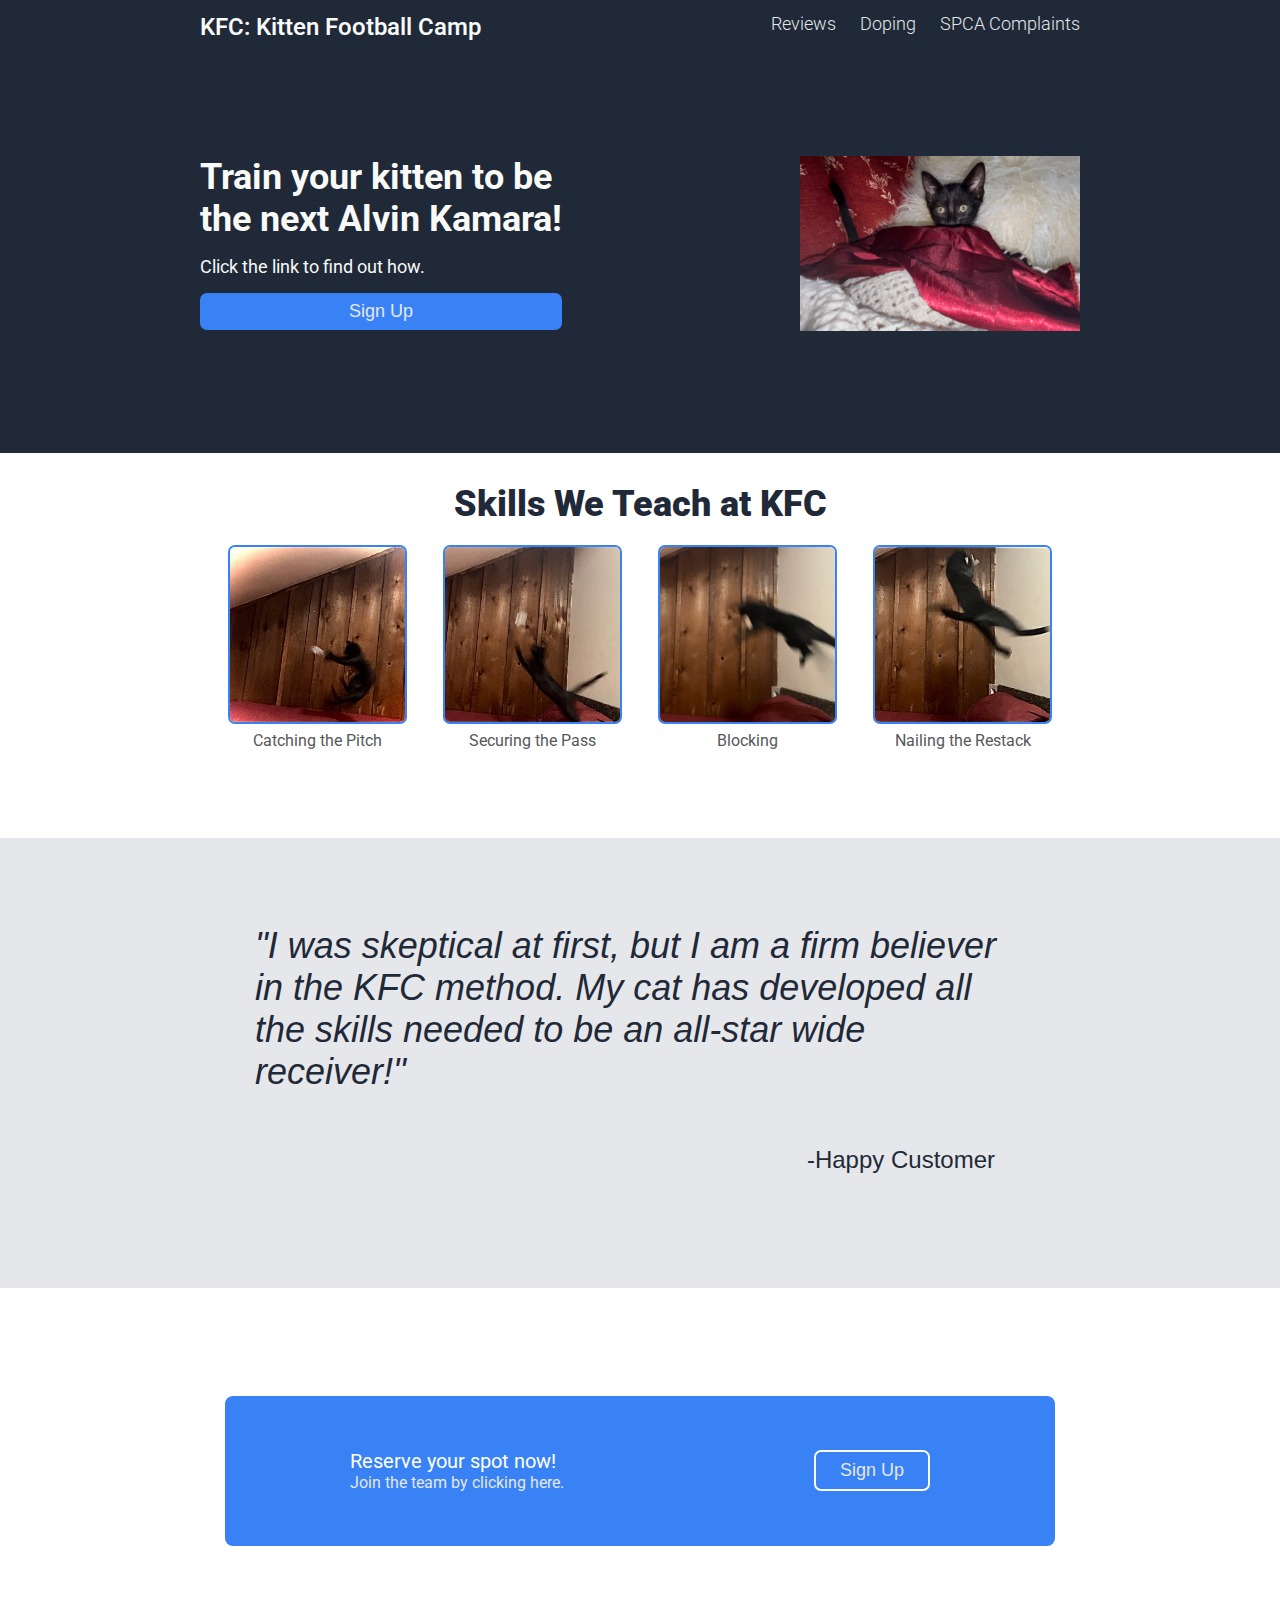
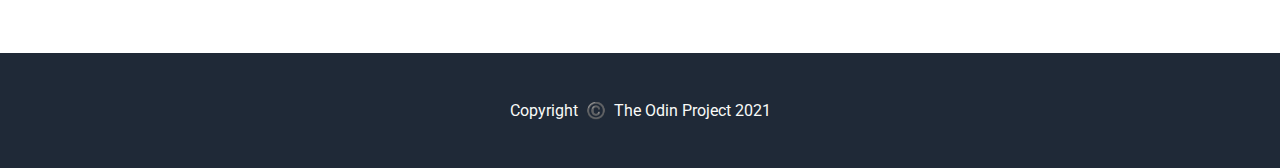
==== index.html @ d41d8471 "Create website following instructions." ====
<!DOCTYPE html>
<html lang="en">
   <head>
      <meta charset="UTF-8">
      <meta http-equiv="X-UA-Compatible" content="IE=edge">
      <meta name="viewport" content="width=device-width, initial-scale=1.0">
      <title>KFC: Kitten Football Camp!</title>
      <link rel="stylesheet" href="style.css">
      <link rel="preconnect" href="https://fonts.googleapis.com">
      <link rel="preconnect" href="https://fonts.gstatic.com" crossorigin>
      <link href="https://fonts.googleapis.com/css2?family=Roboto:ital,wght@0,100;0,300;0,400;0,500;0,700;0,900;1,100;1,300;1,400;1,500;1,700;1,900&display=swap" rel="stylesheet">
   </head>
   <body>
      <div class="top">
         <div class="header">
            <div>KFC: Kitten Football Camp</div>
            <ul>
               <li><a href="https://www.reddit.com/r/MildlyStartledCats/top/?t=all" target="_blank" rel="noopener noreferrer">Reviews</a></li>
               <li><a href="https://www.reddit.com/r/Catswithwigs/top/?t=all" target="_blank" rel="noopener noreferrer">Doping</a></li>
               <li><a href="https://www.reddit.com/r/catsonglass/top/?t=all" target="_blank" rel="noopener noreferrer">SPCA Complaints</a></li>
            </ul>
         </div>
         <div class="hero">
            <div class="hero-left">
               <div class="main">Train your kitten to be <br> the next Alvin Kamara!</div>
               <div class="sub-main">Click the link to find out how.</div>
               <button class="button-one">
                  <a href="./pages/sign_up.html">Sign Up</a>
               </button>
            </div>
            <img src="./img/img_top.jpg" width="280px" alt="cute black psychopath kitten tucked under red and white blankets and ready to pounce">   
         </div>
      </div>
      <div class="info">
         <div class="info-header">
            Skills We Teach at KFC
         </div>
         <div class="items">
            <div class="item">
               <img src="./img/img_1.jpg" width="175px" class="img">
               <div class="item_text">Catching the Pitch</div>
            </div>
            <div class="item">
               <img src="./img/img_2.jpg" width="175px" class="img">
               <div class="item_text">Securing the Pass</div>
            </div>
            <div class="item">
               <img src="./img/img_3.jpg" width="175px" class="img">
               <div class="item_text">Blocking</div>
            </div>
            <div class="item">
               <img src="./img/img_4.jpg" width="175px" class="img">
               <div class="item_text">Nailing the Restack</div>
            </div>
         </div>
      </div>
      <div class="quotation">
         <div class="quote">"I was skeptical at first, but I am a firm believer in the KFC method. My cat has developed all the skills needed to be an all-star wide receiver!"</div>
         <div class="source">-Happy Customer</div>
      </div>
      <div class="join"> 
         <div class="inner-join">
            <div class="join-left">
               <div class="big-message">
                  Reserve your spot now!
               </div>
               <div class="small-message">
                  Join the team by clicking here.
               </div>
            </div>
            <div class="join-right">
               <button class="button-two">
                  <a href="./pages/sign_up.html">Sign Up</a>
               </button>
            </div>
         </div>
      </div>
      <div class="footer">
         Copyright &nbsp©️&nbsp The Odin Project 2021
      </div>
    </body>
</html>
---- style.css ----
body {
    font-family: "Roboto", sans-serif;
    display: flex;
    flex-direction: column;
    margin: 0;
    box-sizing: border-box; 
}

.top {
    display: flex;
    flex-direction: column;
    background-color: #1F2937;
    color: #F9FAF8;
    padding: 13px 200px 40px 200px;
    height: 400px;
    gap: 85px;
}

.header {
    display: flex;
    justify-content: space-between;
    font-size: 24px;
    font-weight: 550; 
}

ul {
    display: flex;
    list-style-type: none;
    padding: 0;
    margin: 0;
    display: flex;
    gap: 24px; 
}

li {
    display: flex;
    padding: 0;
    margin: 0;
}

a {
   color: #E5E7EB;
   font-size: 18px;
   text-decoration: none;
   font-weight: 300;
}

.hero {
    padding-top: 30px;
    display: flex;
    gap: 40px;
}

.hero-left {
    display: flex;
    flex-direction: column;
    gap: 16px;
}

.main {
    font-size: 36px;
    font-weight: 700;
}

.sub-main {
    font-size: 18px;
}

.button-one {
  border-radius: 7px;
  border: none;
  background-color: #3882f6;
  padding: 8px 24px;
}

.info {
    height: 325px;
    text-align: center;
    padding: 30px;
    display: flex;
    flex-direction: column;
    gap: 20px;
    align-items: center;
}

.info-header {
   color: #1F2937;
   font-size: 36px;
   font-weight: 900;
}

.items {
   display: flex;
   gap: 36px;
   justify-content: center;
   color: #56575a;
   font-size: 16px;
   font-weight: 400;
   
}

.item {
    display: flex;
    flex-direction: column;
    justify-content: center;
    align-items: center;
    gap: 7px;
}

.quotation {
    display: flex;
    flex-direction: column;
    justify-content: center;
    background-color: #E5E7EB;
    font-family: sans-serif;
    color: #1F2937;    
    height: 350px;
    padding: 50px 100px;
}

.quote {
    display: flex;
    justify-content: center;
    font-size: 36px;
    font-style: italic;
    font-weight: 100;
    padding: 13px 155px 40px 155px;
}

.source {
    font-size: 24px;
    font-weight: 500px;
    text-align: right;
    padding: 13px 185px 40px 155px;
}

.join {
    display: flex;
    justify-content: center;
    align-items: center;
    color: white;
    height: 275px;
    padding: 45px 60px;
}

.inner-join {
    border-radius: 8px;
    display: flex;
    background: #3882f6;
    padding: 25px 65px;
    width: 700px;
    height: 100px;
    align-items: center;
    justify-content: center;
    gap: 250px;
}

.join-left {
    text-align: left;
}


.big-message {
    font-size: 20px;
}

.small-message {
    font-size: 16px;
    color: #E5E7EB;
}

.button-two {
    border-radius: 7px; 
    color: #F9FAF8;
    background-color: #3882f6;
    border: 2px solid #F9FAF8;
    padding: 8px 24px;
}

.footer {
    background-color: #1F2937;
    color: #F9FAF8;
    height: 75px;
    text-align: center;
    padding: 20px;
    display: flex;
    flex-direction: column;
    justify-content: center;
}

.hero {
    display: flex;
    justify-content: space-between; 
}

.img {
    border-radius: 7px; 
    border: 2px solid #3882f6;
}

.pages {
    height: 100%;
    width: 100%;
    position: fixed;
    font-size: 36px;
    background-color: #1F2937;
    color: #F9FAF8;
    padding: 13px 155px 40px 155px;
}
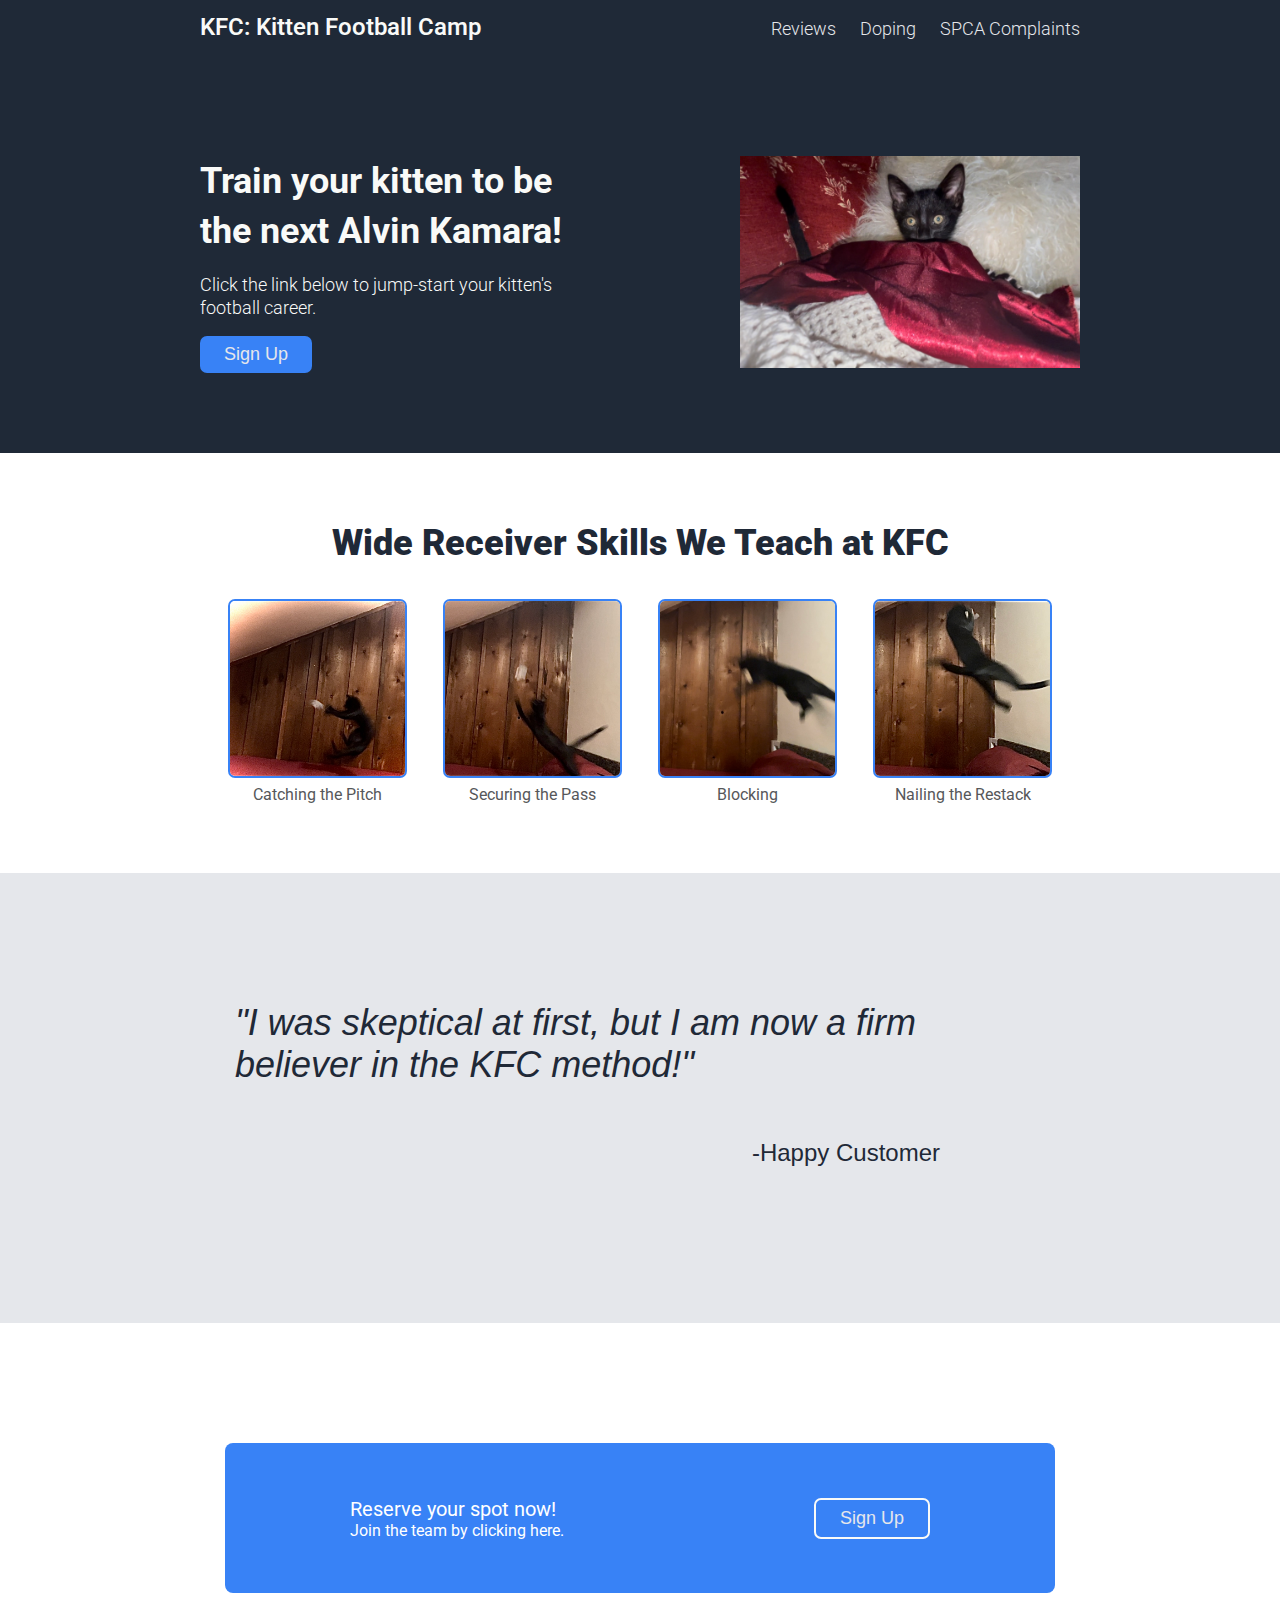
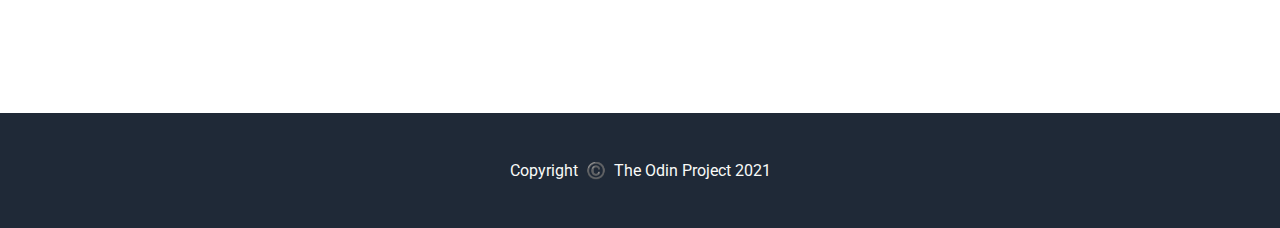
==== commit 32024f51: "Add min-heights to make the site more responsive and flexible so that you can adjust screen size (at" ====
--- a/index.html
+++ b/index.html
@@ -21,41 +21,44 @@
             </ul>
          </div>
          <div class="hero">
-            <div class="hero-left">
-               <div class="main">Train your kitten to be <br> the next Alvin Kamara!</div>
-               <div class="sub-main">Click the link to find out how.</div>
-               <button class="button-one">
+            <div class="hero_left">
+               <div class="main">Train your kitten to be the next Alvin Kamara!</div>
+               <div class="sub-main">Click the link below to jump-start your kitten's football career.</div>
+               <div>
+                  <button class="button-one">
                   <a href="./pages/sign_up.html">Sign Up</a>
-               </button>
+               </button></div>
             </div>
-            <img src="./img/img_top.jpg" width="280px" alt="cute black psychopath kitten tucked under red and white blankets and ready to pounce">   
+            <div class="hero_right">
+               <img src="./img/img_top.jpg" class="top_img" alt="cute black psychopath kitten tucked under red and white blankets and ready to pounce">   
+            </div>
          </div>
       </div>
       <div class="info">
          <div class="info-header">
-            Skills We Teach at KFC
+            Wide Receiver Skills We Teach at KFC
          </div>
          <div class="items">
             <div class="item">
-               <img src="./img/img_1.jpg" width="175px" class="img">
-               <div class="item_text">Catching the Pitch</div>
+               <img src="./img/img_1.jpg" width="175px" class="img" alt="black cat jumping to catch the toy mouse on the left">
+               <div>Catching the Pitch</div>
             </div>
             <div class="item">
-               <img src="./img/img_2.jpg" width="175px" class="img">
-               <div class="item_text">Securing the Pass</div>
+               <img src="./img/img_2.jpg" width="175px" class="img" alt="black cat jumping to catch the toy mouse above her">
+               <div>Securing the Pass</div>
             </div>
             <div class="item">
-               <img src="./img/img_3.jpg" width="175px" class="img">
-               <div class="item_text">Blocking</div>
+               <img src="./img/img_3.jpg" width="175px" class="img" alt="black cat jumping to catch the toy mouse behind her">
+               <div>Blocking</div>
             </div>
             <div class="item">
-               <img src="./img/img_4.jpg" width="175px" class="img">
-               <div class="item_text">Nailing the Restack</div>
+               <img src="./img/img_4.jpg" width="175px" class="img" alt="black cat jumping impressively high to catch the toy mouse">
+               <div>Nailing the Restack</div>
             </div>
          </div>
       </div>
       <div class="quotation">
-         <div class="quote">"I was skeptical at first, but I am a firm believer in the KFC method. My cat has developed all the skills needed to be an all-star wide receiver!"</div>
+         <div class="quote">"I was skeptical at first, but I am now a firm believer in the KFC method!"</div>
          <div class="source">-Happy Customer</div>
       </div>
       <div class="join"> 
--- a/style.css
+++ b/style.css
@@ -1,41 +1,34 @@
 body {
-    font-family: "Roboto", sans-serif;
-    display: flex;
-    flex-direction: column;
-    margin: 0;
-    box-sizing: border-box; 
+   font-family: "Roboto", sans-serif;
+   display: flex;
+   flex-direction: column;
+   margin: 0;
 }
 
 .top {
-    display: flex;
-    flex-direction: column;
-    background-color: #1F2937;
-    color: #F9FAF8;
-    padding: 13px 200px 40px 200px;
-    height: 400px;
-    gap: 85px;
+   display: flex;
+   flex-direction: column;
+   background-color: #1F2937;
+   color: #F9FAF8;
+   padding: 13px 200px 40px 200px;
+   min-height: 400px;
+   gap: 85px;
 }
 
 .header {
-    display: flex;
-    justify-content: space-between;
-    font-size: 24px;
-    font-weight: 550; 
+   display: flex;
+   justify-content: space-between;
+   font-size: 24px;
+   font-weight: 550; 
 }
 
 ul {
-    display: flex;
-    list-style-type: none;
-    padding: 0;
-    margin: 0;
-    display: flex;
-    gap: 24px; 
-}
-
-li {
-    display: flex;
-    padding: 0;
-    margin: 0;
+   display: flex;
+   list-style-type: none;
+   padding: 0;
+   margin: 0;
+   display: flex;
+   gap: 24px; 
 }
 
 a {
@@ -46,41 +39,58 @@
 }
 
 .hero {
-    padding-top: 30px;
-    display: flex;
-    gap: 40px;
-}
-
-.hero-left {
-    display: flex;
-    flex-direction: column;
-    gap: 16px;
+   display: flex;
+   justify-content: space-between;
+   padding-top: 30px;
+   gap: 40px;
+}
+
+.hero_left {
+   max-width: 390px;
+   min-width: 250px;
+   display: flex;
+   flex-direction: column;
+   justify-content: space-between;
+   gap: 16px;
 }
 
 .main {
-    font-size: 36px;
-    font-weight: 700;
+   font-size: 36px;
+   font-weight: 700;
+   line-height: 1.4;
 }
 
 .sub-main {
-    font-size: 18px;
+   font-size: 18px;
+   font-weight: 300;
+   line-height: 1.3;
 }
 
 .button-one {
-  border-radius: 7px;
-  border: none;
-  background-color: #3882f6;
-  padding: 8px 24px;
+   border-radius: 7px;
+   border: none;
+   background-color: #3882f6;
+   padding: 8px 24px;
+}
+
+.hero_right {
+   max-width: 360px;
+}
+
+.top_img {
+   width: 340px;
+   height: auto;
 }
 
 .info {
-    height: 325px;
-    text-align: center;
-    padding: 30px;
-    display: flex;
-    flex-direction: column;
-    gap: 20px;
-    align-items: center;
+   min-height: 370px;
+   text-align: center;
+   padding: 25px;
+   display: flex;
+   flex-direction: column;
+   gap: 35px;
+   justify-content: center;
+   align-items: center;
 }
 
 .info-header {
@@ -96,114 +106,106 @@
    color: #56575a;
    font-size: 16px;
    font-weight: 400;
-   
 }
 
 .item {
-    display: flex;
-    flex-direction: column;
-    justify-content: center;
-    align-items: center;
-    gap: 7px;
+   display: flex;
+   flex-direction: column;
+   justify-content: center;
+   align-items: center;
+   gap: 7px;
+}
+
+.img {
+   border-radius: 7px; 
+   border: 2px solid #3882f6;
 }
 
 .quotation {
-    display: flex;
-    flex-direction: column;
-    justify-content: center;
-    background-color: #E5E7EB;
-    font-family: sans-serif;
-    color: #1F2937;    
-    height: 350px;
-    padding: 50px 100px;
+   display: flex;
+   flex-direction: column;
+   justify-content: center;
+   background-color: #E5E7EB;
+   font-family: sans-serif;
+   color: #1F2937;    
+   min-height: 350px;
+   padding: 50px 80px;
 }
 
 .quote {
-    display: flex;
-    justify-content: center;
-    font-size: 36px;
-    font-style: italic;
-    font-weight: 100;
-    padding: 13px 155px 40px 155px;
+   display: flex;
+   justify-content: center;
+   font-size: 36px;
+   font-style: italic;
+   font-weight: 100;
+   padding: 13px 155px 40px 155px;
 }
 
 .source {
-    font-size: 24px;
-    font-weight: 500px;
-    text-align: right;
-    padding: 13px 185px 40px 155px;
+   font-size: 24px;
+   font-weight: 500px;
+   text-align: right;
+   padding: 13px 260px 40px 155px;
 }
 
 .join {
-    display: flex;
-    justify-content: center;
-    align-items: center;
-    color: white;
-    height: 275px;
-    padding: 45px 60px;
+   display: flex;
+   justify-content: center;
+   align-items: center;
+   color: white;
+   min-height: 300px;
+   padding: 45px 60px;
 }
 
 .inner-join {
-    border-radius: 8px;
-    display: flex;
-    background: #3882f6;
-    padding: 25px 65px;
-    width: 700px;
-    height: 100px;
-    align-items: center;
-    justify-content: center;
-    gap: 250px;
+   border-radius: 8px;
+   display: flex;
+   background: #3882f6;
+   padding: 25px 65px;
+   width: 700px;
+   min-height: 100px;
+   align-items: center;
+   justify-content: center;
+   gap: 250px;
 }
 
 .join-left {
-    text-align: left;
-}
-
+   text-align: left;
+}
 
 .big-message {
-    font-size: 20px;
+   font-size: 20px;
 }
 
 .small-message {
-    font-size: 16px;
-    color: #E5E7EB;
+   font-size: 16px;
 }
 
 .button-two {
-    border-radius: 7px; 
-    color: #F9FAF8;
-    background-color: #3882f6;
-    border: 2px solid #F9FAF8;
-    padding: 8px 24px;
+   border-radius: 7px; 
+   background-color: #3882f6;
+   border: 2px solid #F9FAF8;
+   padding: 8px 24px;
 }
 
 .footer {
-    background-color: #1F2937;
-    color: #F9FAF8;
-    height: 75px;
-    text-align: center;
-    padding: 20px;
-    display: flex;
-    flex-direction: column;
-    justify-content: center;
-}
-
-.hero {
-    display: flex;
-    justify-content: space-between; 
-}
-
-.img {
-    border-radius: 7px; 
-    border: 2px solid #3882f6;
+   background-color: #1F2937;
+   color: #F9FAF8;
+   min-height: 75px;
+   text-align: center;
+   padding: 20px;
+   display: flex;
+   flex-direction: column;
+   justify-content: center;
 }
 
 .pages {
-    height: 100%;
-    width: 100%;
-    position: fixed;
-    font-size: 36px;
-    background-color: #1F2937;
-    color: #F9FAF8;
-    padding: 13px 155px 40px 155px;
-}+   height: 100%;
+   width: 100%;
+   position: fixed;
+   font-size: 36px;
+   background-color: #1F2937;
+   color: #F9FAF8;
+   padding: 13px 155px 40px 155px;
+}
+
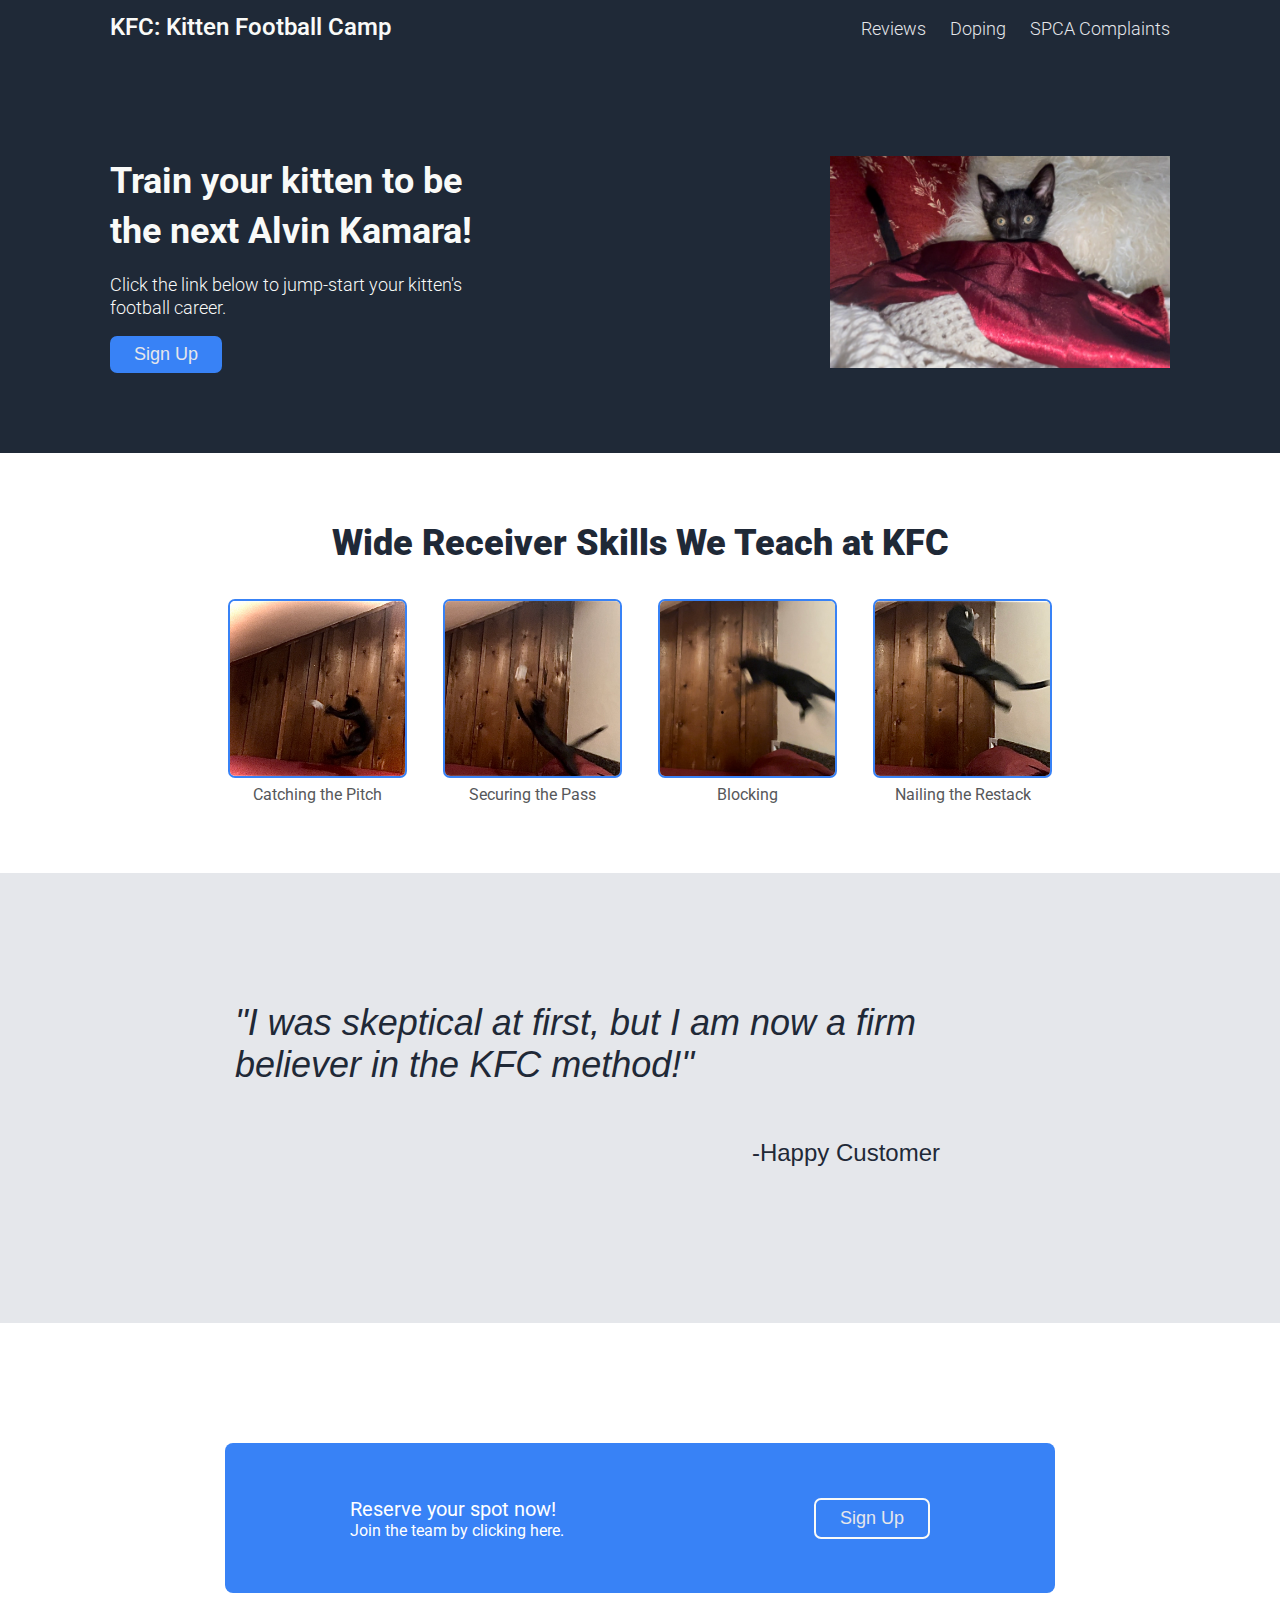
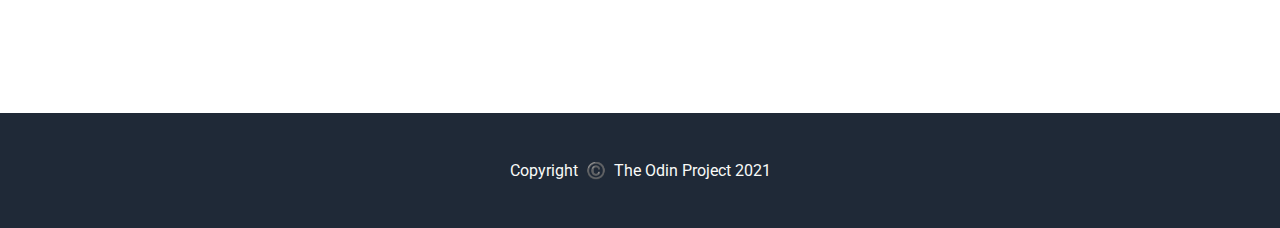
==== commit 190e5bcd: "Add flex wrap to the top two sections to make the website more responsive and flexible." ====
--- a/index.html
+++ b/index.html
@@ -14,18 +14,20 @@
       <div class="top">
          <div class="header">
             <div>KFC: Kitten Football Camp</div>
-            <ul>
-               <li><a href="https://www.reddit.com/r/MildlyStartledCats/top/?t=all" target="_blank" rel="noopener noreferrer">Reviews</a></li>
-               <li><a href="https://www.reddit.com/r/Catswithwigs/top/?t=all" target="_blank" rel="noopener noreferrer">Doping</a></li>
-               <li><a href="https://www.reddit.com/r/catsonglass/top/?t=all" target="_blank" rel="noopener noreferrer">SPCA Complaints</a></li>
-            </ul>
+            <div class="header_right">
+               <ul>
+                  <li><a href="https://www.reddit.com/r/MildlyStartledCats/top/?t=all" target="_blank" rel="noopener noreferrer">Reviews</a></li>
+                  <li><a href="https://www.reddit.com/r/Catswithwigs/top/?t=all" target="_blank" rel="noopener noreferrer">Doping</a></li>
+                  <li><a href="https://www.reddit.com/r/catsonglass/top/?t=all" target="_blank" rel="noopener noreferrer">SPCA Complaints</a></li>
+               </ul>
+            </div>
          </div>
          <div class="hero">
             <div class="hero_left">
                <div class="main">Train your kitten to be the next Alvin Kamara!</div>
-               <div class="sub-main">Click the link below to jump-start your kitten's football career.</div>
+               <div class="sub_main">Click the link below to jump-start your kitten's football career.</div>
                <div>
-                  <button class="button-one">
+                  <button class="button_one">
                   <a href="./pages/sign_up.html">Sign Up</a>
                </button></div>
             </div>
@@ -35,7 +37,7 @@
          </div>
       </div>
       <div class="info">
-         <div class="info-header">
+         <div class="info_header">
             Wide Receiver Skills We Teach at KFC
          </div>
          <div class="items">
@@ -62,17 +64,17 @@
          <div class="source">-Happy Customer</div>
       </div>
       <div class="join"> 
-         <div class="inner-join">
-            <div class="join-left">
-               <div class="big-message">
+         <div class="inner_join">
+            <div class="join_left">
+               <div class="big_message">
                   Reserve your spot now!
                </div>
-               <div class="small-message">
+               <div class="small_message">
                   Join the team by clicking here.
                </div>
             </div>
-            <div class="join-right">
-               <button class="button-two">
+            <div class="join_right">
+               <button class="button_two">
                   <a href="./pages/sign_up.html">Sign Up</a>
                </button>
             </div>
--- a/style.css
+++ b/style.css
@@ -10,7 +10,7 @@
    flex-direction: column;
    background-color: #1F2937;
    color: #F9FAF8;
-   padding: 13px 200px 40px 200px;
+   padding: 13px 110px 40px 110px;
    min-height: 400px;
    gap: 85px;
 }
@@ -18,8 +18,13 @@
 .header {
    display: flex;
    justify-content: space-between;
+   flex-wrap: wrap;
    font-size: 24px;
    font-weight: 550; 
+}
+
+.header_right {
+   min-width: 200px;
 }
 
 ul {
@@ -27,7 +32,6 @@
    list-style-type: none;
    padding: 0;
    margin: 0;
-   display: flex;
    gap: 24px; 
 }
 
@@ -40,6 +44,7 @@
 
 .hero {
    display: flex;
+   flex-wrap: wrap;
    justify-content: space-between;
    padding-top: 30px;
    gap: 40px;
@@ -60,13 +65,13 @@
    line-height: 1.4;
 }
 
-.sub-main {
+.sub_main {
    font-size: 18px;
    font-weight: 300;
    line-height: 1.3;
 }
 
-.button-one {
+.button_one {
    border-radius: 7px;
    border: none;
    background-color: #3882f6;
@@ -93,7 +98,7 @@
    align-items: center;
 }
 
-.info-header {
+.info_header {
    color: #1F2937;
    font-size: 36px;
    font-weight: 900;
@@ -101,11 +106,13 @@
 
 .items {
    display: flex;
+   flex-wrap: wrap;
    gap: 36px;
    justify-content: center;
    color: #56575a;
    font-size: 16px;
    font-weight: 400;
+
 }
 
 .item {
@@ -157,7 +164,7 @@
    padding: 45px 60px;
 }
 
-.inner-join {
+.inner_join {
    border-radius: 8px;
    display: flex;
    background: #3882f6;
@@ -169,19 +176,19 @@
    gap: 250px;
 }
 
-.join-left {
+.join_left {
    text-align: left;
 }
 
-.big-message {
+.big_message {
    font-size: 20px;
 }
 
-.small-message {
+.small_message {
    font-size: 16px;
 }
 
-.button-two {
+.button_two {
    border-radius: 7px; 
    background-color: #3882f6;
    border: 2px solid #F9FAF8;
